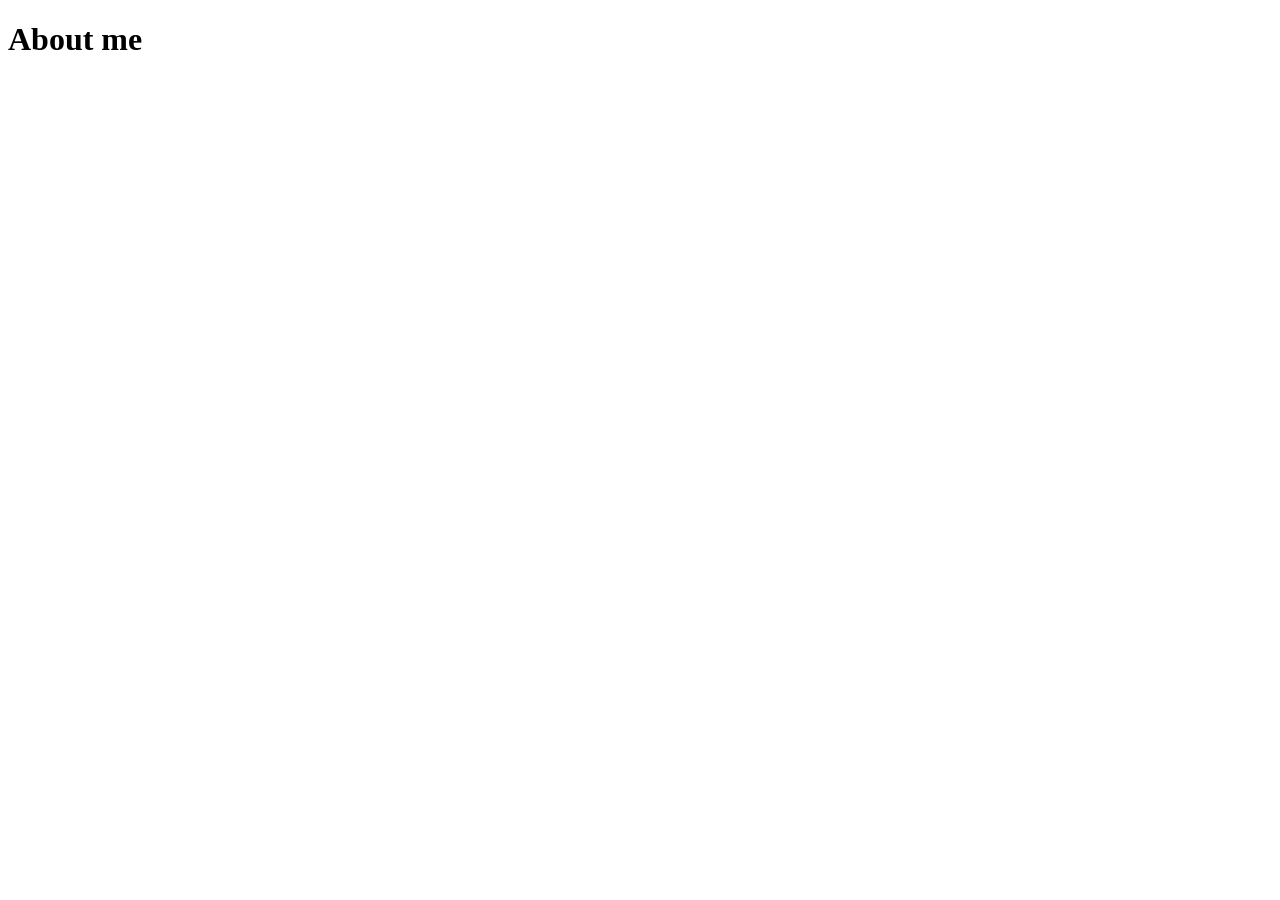
==== about.html @ 7ac3a310 "created the html pages, css and updated with bootstrap" ====
<!DOCTYPE html>
<html lang="en">
<head>
    <meta charset="UTF-8">
    <meta name="viewport" content="width=device-width, initial-scale=1.0">
    <title>About Me</title>
</head>
<body>
    <h1>About me</h1>
</body>
</html>
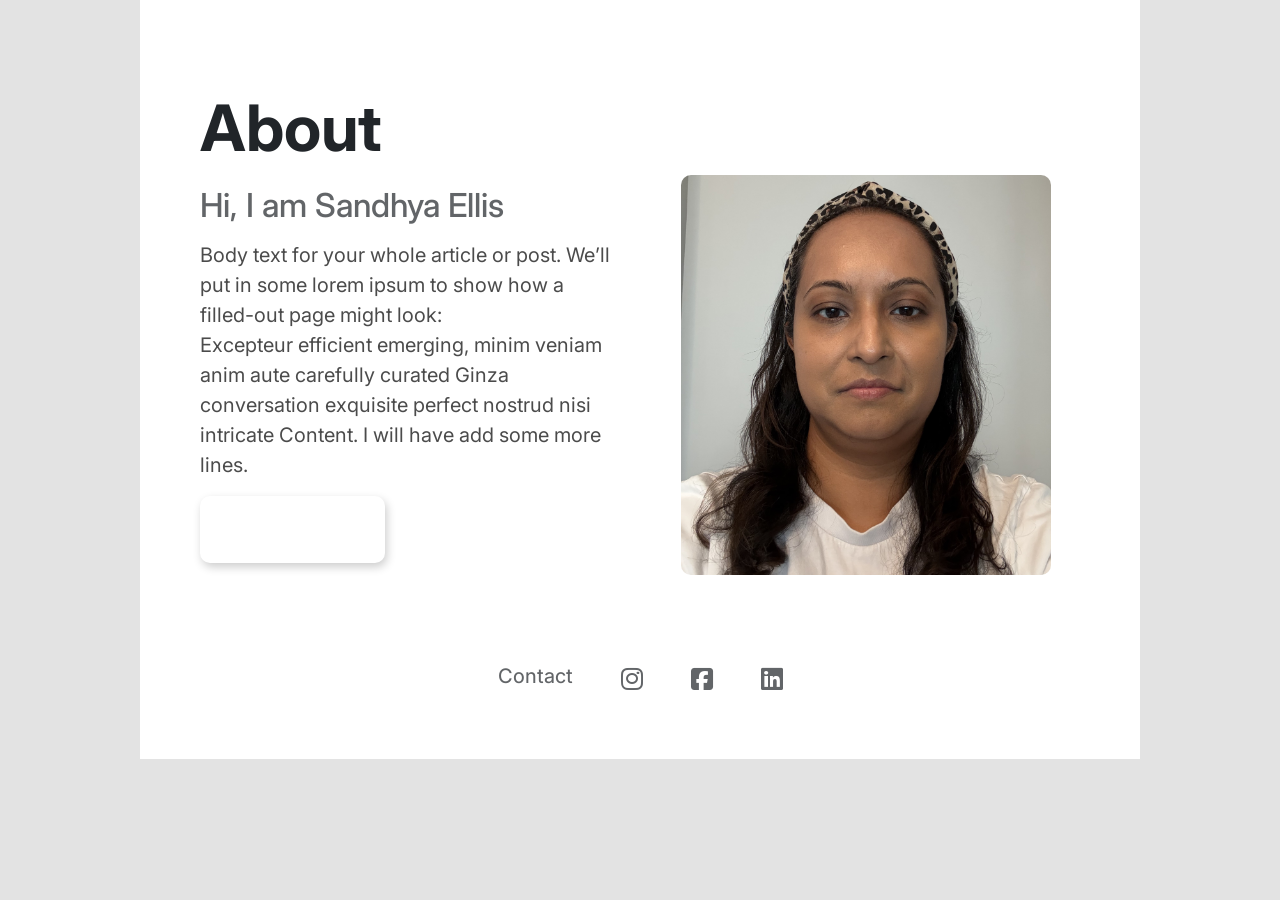
==== commit bc13a2cd: "updated the about.html page" ====
--- a/about.html
+++ b/about.html
@@ -3,9 +3,43 @@
 <head>
     <meta charset="UTF-8">
     <meta name="viewport" content="width=device-width, initial-scale=1.0">
+    <meta name="About Me Page" content="This section will tell you how I ended up on this journey!">
+    <link href="https://cdn.jsdelivr.net/npm/bootstrap@5.0.2/dist/css/bootstrap.min.css" rel="stylesheet"> 
+    <link rel="preconnect" href="https://fonts.googleapis.com">
+    <link rel="preconnect" href="https://fonts.gstatic.com" crossorigin>
+    <link href="https://fonts.googleapis.com/css2?family=Inter:ital,opsz,wght@0,14..32,100..900;1,14..32,100..900&display=swap" rel="stylesheet">
+    <link rel="stylesheet" href="https://cdnjs.cloudflare.com/ajax/libs/font-awesome/6.7.2/css/all.min.css">
+    <link rel="stylesheet" href="style.css"/>
     <title>About Me</title>
 </head>
 <body>
-    <h1>About me</h1>
+  <div class="container_one">
+    <div class="row">
+    <h1>About</h1>
+    <div class="col-sm-6 text-wrap pb-5">
+    <h3> Hi, I am Sandhya Ellis</h3>
+    <p>Body text for your whole article or post. We’ll put in some lorem ipsum to show how a filled-out page might look:<br />
+       Excepteur efficient emerging, minim veniam anim aute carefully curated Ginza conversation exquisite perfect nostrud nisi intricate Content. 
+       I will have add some more lines.</p>
+       <button type="button" class="btn aboutme"> See my projects</button>
+  </div>
+
+<div class="col-sm-6 d-flex justify-content-center">
+    <img src="images/photo-two.jpeg" class="about_my_image" alt="My photo" title="sketch of me"/>
+</div>
+</div> 
+
+ <footer>
+   <div class="little_icons d-flex justify-content-center">
+    <h4>Contact</h4>
+    <a href="https://www.instagram.com" target="_blank"><i class="fa-brands fa-instagram ps-5 pe-5"></i></a>
+    <a href="https://www.facebook.com" target="_blank"><i class="fa-brands fa-square-facebook pe-5"></i></a>
+    <a href="https://www.linkedin.com" target="_blank"><i class="fa-brands fa-linkedin"></i></a>
+  </div>
+ </footer>
+</div>
+
+<script src="https://cdn.jsdelivr.net/npm/bootstrap@5.0.2/dist/js/bootstrap.bundle.min.js"></script>
+ 
 </body>
 </html>
--- a/style.css
+++ b/style.css
@@ -0,0 +1,196 @@
+:root {
+  --box-shadow:2px 4px 10px rgba(0, 0, 0, 0.2);
+  --differentcolor:rgb(14, 13, 13)
+  --secondarycolor:#202020;
+}
+
+body {
+h1,h2,h3,h4,h5,h6,p
+ {
+  font-family: "Inter", Playfair Display, sans-serif;
+  font-optical-sizing: auto;
+  font-style: normal;
+}
+
+ h1{
+  font-size:64px;
+  font-weight:700;
+  line-height:1.2;
+ }
+
+ h2{
+  font-size:48px;
+  font-weight:600;
+  line-height:normal;
+  letter-spacing:-1%;
+ }
+
+ h3{
+  font-size:33px;
+  font-weight:500;
+  line-height:normal;
+  letter-spacing:-1.5%;
+ }
+ 
+ h4 {
+  font-size:20px;
+  font-weight:450;
+  line-height:1.5em;
+  letter-spacing:1;
+ }
+
+ p {
+  font-size:20px;
+  font-weight:400;
+  line-height:1.5em;
+  letter-spacing:1;
+  opacity:70%;
+ }
+
+ h6{
+  text-align:center;
+ }
+background-color: #e3e3e3;
+}
+
+.python {
+  padding-top:10px;
+}
+
+.synopsis{
+  margin-bottom:50px;
+}
+
+.design {
+  padding-bottom:10px;
+}
+
+.my-container {
+ max-width:1000px;
+ padding:40px;
+ background-color:#fcfcfc;
+ display:block;
+ margin:0 auto;
+}
+
+.main_image {
+ width:905px;
+ height:400px;
+ border-radius:10px;
+ border:none;
+ box-shadow:var(--box-shadow);
+}
+
+.images {
+  height:300px;
+  border: 3px solid #D8CFC4;
+  border-radius:10px;
+  object-fit:cover;
+}
+
+.aboutme {
+  background-color:var(--differentcolor);
+  color:white;
+  border:none;
+  border-radius:10px;
+  padding:20px;
+  font-size:18px;
+  box-shadow: var(--box-shadow);
+  margin-bottom:10px;
+}
+.little_icons {
+  padding-top:10px;
+  text-align:center;
+  font-size:25px;
+}
+
+.little_icons a {
+  color: var(--differentcolor);
+}
+
+.little_icons a:hover {
+ cursor:pointer;
+}
+
+.little_icons a:visited{
+  color: var(--differentcolor);
+}
+.row {
+  margin-top:30px;
+  margin-bottom:30px;
+}
+
+@media(max-width:576px) {
+  .main_image {
+    padding-bottom:0px;
+    margin-bottom:0px;
+  }
+  .section {
+    padding-top:0px;
+    margin-top: 0px;
+  }
+
+  .little_icons {
+    font-size:15px;
+  }
+  .synopsis {
+    margin-top:0px;
+    margin-bottom:10px;
+  }
+  
+  .about_my_image {
+    width:280px;
+  }
+
+  h1{
+    font-size:44px;
+  }
+  h2 {
+    font-size:36px;
+  }
+  h3{
+    font-size:30px;
+  }
+  h4{
+    font-size:24px;
+  }
+  p {
+    font-size:18px;
+  }
+
+}
+
+.container_one {
+  padding:60px;
+  background-color:white;
+  max-width:1000px;
+  display:block;
+  margin:0px auto;
+}
+
+.container_one h3{
+  margin-top: 10px;
+  margin-bottom:15px;
+  font-size:33px;
+  font-weight:500;
+  line-height:normal;
+  letter-spacing: 1;
+  opacity:70%;
+}
+
+.container_one p {
+  color:black;
+  padding-right:10px;
+}
+
+.container_one footer{
+  opacity:70%;
+  font-size: 15px;
+}
+
+.about_my_image {
+  max-width:400px;
+  max-height:400px;
+  border-radius:10px;
+  border:none;
+}
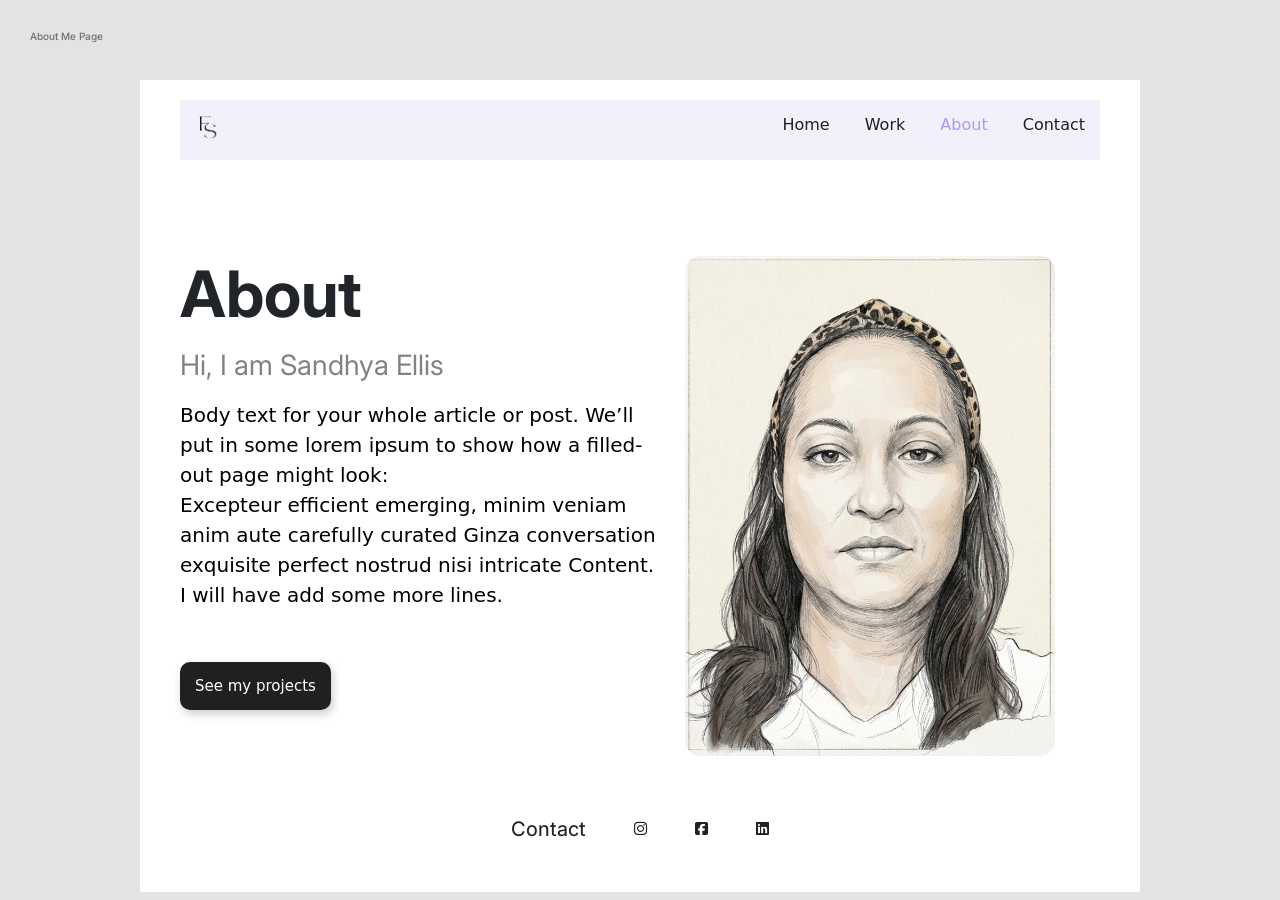
==== commit bb3eed47: "Tried to complete index and about page. started contact page." ====
--- a/about.html
+++ b/about.html
@@ -13,24 +13,48 @@
     <title>About Me</title>
 </head>
 <body>
-  <div class="container_one">
-    <div class="row">
-    <h1>About</h1>
-    <div class="col-sm-6 text-wrap pb-5">
-    <h3> Hi, I am Sandhya Ellis</h3>
-    <p>Body text for your whole article or post. We’ll put in some lorem ipsum to show how a filled-out page might look:<br />
+  <h6>About Me Page</h6>
+  <div class="container">
+    
+    <div class="nav_container">
+       <nav class="d-flex justify-content-between">
+        <img src="images/logo.png" class="logo d-none d-md-block" alt="My own logo"/>
+        <img src="images/logo-small.png" class="logo d-block d-md-none" alt="Smaller logo"/>
+      <ul>
+        <li>
+          <a href="/index.html">Home</a>
+        </li>
+       <li>
+        <a href="/work.html">Work</a>
+      </li>
+      <li class="active">
+        <a href="/">About</a>
+      </li>
+      <li>
+        <a href="/contact.html">Contact</a>
+      </li>
+    </ul>
+    </nav>
+  </div>  
+
+    <div class="row mt-5 pt-5"> 
+     <div class="col-7 text-wrap pb-5">
+      <h1>About</h1>
+       <h3> Hi, I am Sandhya Ellis</h3>
+       <div class="silly_text mb-3 pb-5 me-5">Body text for your whole article or post. We’ll put in some lorem ipsum to show how a filled-out page might look:
+       <br />
        Excepteur efficient emerging, minim veniam anim aute carefully curated Ginza conversation exquisite perfect nostrud nisi intricate Content. 
-       I will have add some more lines.</p>
-       <button type="button" class="btn aboutme"> See my projects</button>
-  </div>
+       I will have add some more lines.</div>
+       <a href="/work.html" class="aboutme-button text-decoration-none" title="View my projects on work page"> See my projects</a>
+     </div>
 
-<div class="col-sm-6 d-flex justify-content-center">
-    <img src="images/photo-two.jpeg" class="about_my_image" alt="My photo" title="sketch of me"/>
+  <div class="col-4 d-flex justify-content-center ps-0">
+    <img src="images/photo-one.png" class="about_my_image" alt="A sketch of me"/>
 </div>
 </div> 
 
  <footer>
-   <div class="little_icons d-flex justify-content-center">
+   <div class="footer d-flex justify-content-center mt-5">
     <h4>Contact</h4>
     <a href="https://www.instagram.com" target="_blank"><i class="fa-brands fa-instagram ps-5 pe-5"></i></a>
     <a href="https://www.facebook.com" target="_blank"><i class="fa-brands fa-square-facebook pe-5"></i></a>
--- a/style.css
+++ b/style.css
@@ -1,7 +1,8 @@
 :root {
   --box-shadow:2px 4px 10px rgba(0, 0, 0, 0.2);
-  --differentcolor:rgb(14, 13, 13)
-  --secondarycolor:#202020;
+  --differentcolor:#202020;
+  --primarycolor:#A99AFC;
+  --navcontainercolor:#f1f1fc;
 }
 
 body {
@@ -48,13 +49,13 @@
  }
 
  h6{
-  text-align:center;
- }
+  text-align:left;
+  font-size:10px;
+  opacity:60%;
+  padding:30px;
+ }
+
 background-color: #e3e3e3;
-}
-
-.python {
-  padding-top:10px;
 }
 
 .synopsis{
@@ -65,20 +66,59 @@
   padding-bottom:10px;
 }
 
-.my-container {
+.container {
  max-width:1000px;
  padding:40px;
- background-color:#fcfcfc;
+ padding-top:20px;
+ background-color:rgb(255, 255, 255);
  display:block;
  margin:0 auto;
 }
 
 .main_image {
- width:905px;
+ width:920px;
  height:400px;
  border-radius:10px;
  border:none;
  box-shadow:var(--box-shadow);
+}
+
+.nav_container {
+  background-color:var(--navcontainercolor);
+}
+
+.logo {
+  max-height:60px;
+  font-weight:bolder;
+}
+
+nav li{
+  display:inline;
+  list-style:none;
+  line-height:50px;
+  margin-left:15px;
+  padding-right:15px;
+}
+
+nav ul {
+  margin:0px;
+  padding:0px;
+}
+
+nav {
+  padding:0;
+  font-size:16px;
+  font-weight:500;
+}
+
+nav a {
+  text-decoration:none;
+  color:var(--differentcolor);
+  transition:all 100ms ease-in-out;
+}
+
+nav li.active a, nav a:hover{
+  color:var(--primarycolor);
 }
 
 .images {
@@ -88,40 +128,44 @@
   object-fit:cover;
 }
 
-.aboutme {
+.aboutme-button {
   background-color:var(--differentcolor);
   color:white;
   border:none;
   border-radius:10px;
-  padding:20px;
-  font-size:18px;
+  padding:15px;
+  font-size:15px;
   box-shadow: var(--box-shadow);
   margin-bottom:10px;
 }
-.little_icons {
+
+.aboutme-button a:hover{
+  color:var(--primarycolor);
+}
+
+.footer {
   padding-top:10px;
   text-align:center;
-  font-size:25px;
-}
-
-.little_icons a {
+  font-size:15px;
+  line-height:30px;
+}
+
+.footer a {
   color: var(--differentcolor);
 }
 
-.little_icons a:hover {
+.footer a:hover {
  cursor:pointer;
-}
-
-.little_icons a:visited{
-  color: var(--differentcolor);
-}
+ color: var(--primarycolor);
+}
+
 .row {
   margin-top:30px;
   margin-bottom:30px;
 }
 
 @media(max-width:576px) {
-  .main_image {
+  .main_image, .about_my_image {
     padding-bottom:0px;
     margin-bottom:0px;
   }
@@ -130,7 +174,7 @@
     margin-top: 0px;
   }
 
-  .little_icons {
+  .footer {
     font-size:15px;
   }
   .synopsis {
@@ -139,58 +183,58 @@
   }
   
   .about_my_image {
-    width:280px;
+    display:none;
+    text-align:center;
+  }
+
+  .container p{
+    margin-bottom:0;
+    text-wrap:balance;
+  }
+
+  .nav_container{
+   max-width:300px;
+   max-height:50px;
+   padding:0;
+   margin:0;
+   font-size:10px; 
   }
 
   h1{
-    font-size:44px;
+    font-size:40px;
   }
   h2 {
-    font-size:36px;
+    font-size:32px;
   }
   h3{
-    font-size:30px;
+    font-size:28px;
   }
   h4{
-    font-size:24px;
+    font-size:20px;
   }
   p {
-    font-size:18px;
-  }
-
-}
-
-.container_one {
-  padding:60px;
-  background-color:white;
-  max-width:1000px;
-  display:block;
-  margin:0px auto;
-}
-
-.container_one h3{
-  margin-top: 10px;
-  margin-bottom:15px;
-  font-size:33px;
-  font-weight:500;
-  line-height:normal;
+    font-size:15px;
+  }
+}
+
+.container h3{
+  margin-top: 15px;
+  margin-bottom:18px;
   letter-spacing: 1;
-  opacity:70%;
-}
-
-.container_one p {
+  font-size:28px;
+  font-weight:400;
+  color:#828282;
+}
+
+.silly_text{
   color:black;
-  padding-right:10px;
-}
-
-.container_one footer{
-  opacity:70%;
-  font-size: 15px;
+  font-size:20px;
+  font-weight:400;
 }
 
 .about_my_image {
   max-width:400px;
-  max-height:400px;
-  border-radius:10px;
+  max-height:500px;
+  border-radius:15px;
   border:none;
 }
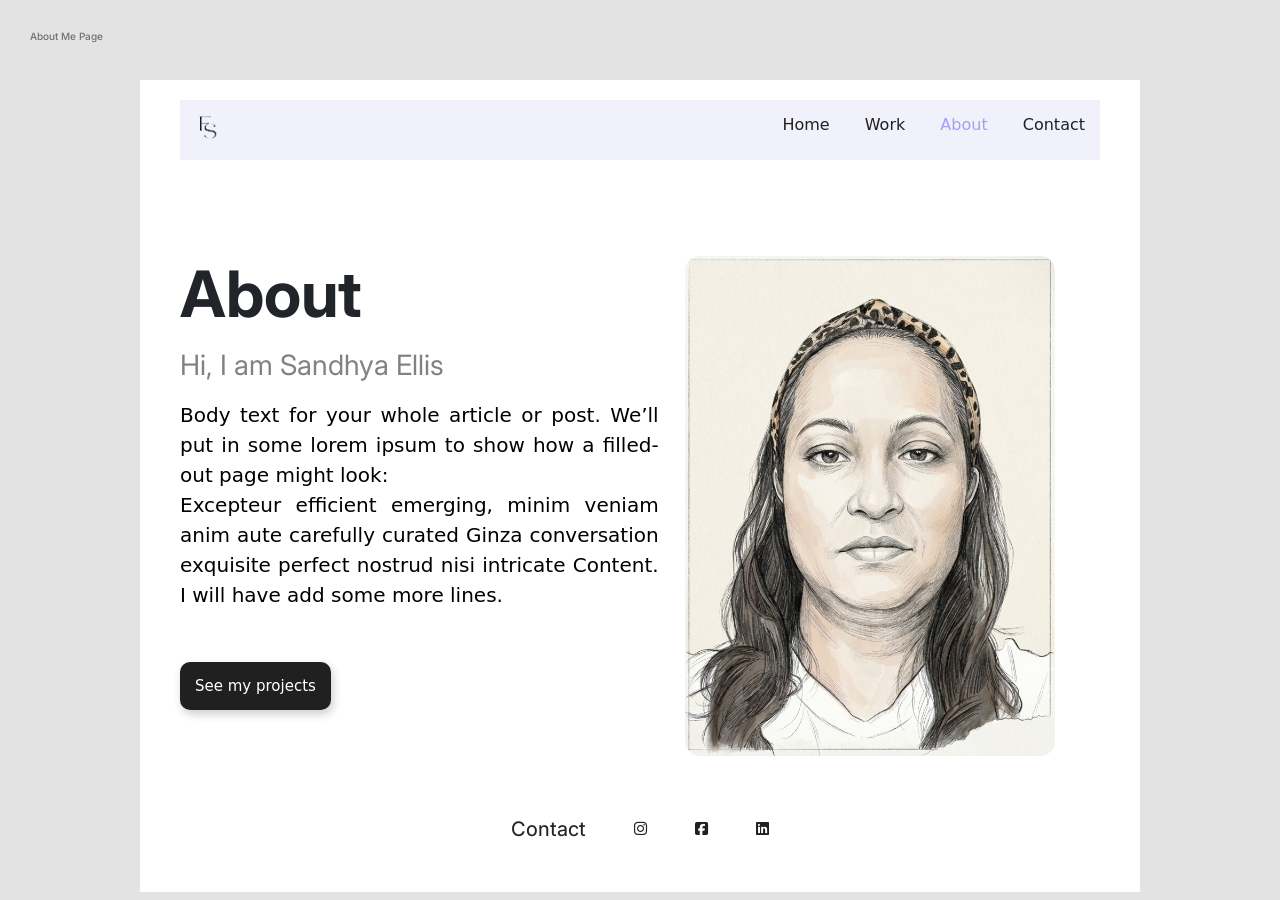
==== commit ec4257d0: "Made some changes to about.html page to both css and html." ====
--- a/about.html
+++ b/about.html
@@ -36,12 +36,13 @@
     </ul>
     </nav>
   </div>  
-
+   
+  <div class="container-content">
     <div class="row mt-5 pt-5"> 
-     <div class="col-7 text-wrap pb-5">
+     <div class="col-7 pb-5">
       <h1>About</h1>
        <h3> Hi, I am Sandhya Ellis</h3>
-       <div class="silly_text mb-3 pb-5 me-5">Body text for your whole article or post. We’ll put in some lorem ipsum to show how a filled-out page might look:
+       <div class="silly_text mb-3 pb-5 me-5 text-wrap">Body text for your whole article or post. We’ll put in some lorem ipsum to show how a filled-out page might look:
        <br />
        Excepteur efficient emerging, minim veniam anim aute carefully curated Ginza conversation exquisite perfect nostrud nisi intricate Content. 
        I will have add some more lines.</div>
@@ -52,6 +53,7 @@
     <img src="images/photo-one.png" class="about_my_image" alt="A sketch of me"/>
 </div>
 </div> 
+</div>
 
  <footer>
    <div class="footer d-flex justify-content-center mt-5">
--- a/style.css
+++ b/style.css
@@ -165,7 +165,7 @@
 }
 
 @media(max-width:576px) {
-  .main_image, .about_my_image {
+  .main_image {
     padding-bottom:0px;
     margin-bottom:0px;
   }
@@ -176,6 +176,7 @@
 
   .footer {
     font-size:15px;
+    padding:0 !important;
   }
   .synopsis {
     margin-top:0px;
@@ -184,22 +185,28 @@
   
   .about_my_image {
     display:none;
-    text-align:center;
-  }
-
-  .container p{
-    margin-bottom:0;
-    text-wrap:balance;
-  }
-
-  .nav_container{
-   max-width:300px;
-   max-height:50px;
-   padding:0;
-   margin:0;
-   font-size:10px; 
-  }
-
+  }
+
+  .container-content h1{
+    margin-top:0px !important;
+    padding-top:0px !important;
+  }
+  .container-content{
+    width:500px;
+    aspect-ratio:1/1;
+    display:flex;
+    align-items:center !important;
+    overflow-wrap:break-word;
+    text-align:justify;
+  }
+
+  nav li{
+   padding-right:1px !important;
+   margin-left:0 !important;
+   justify-content: center;
+   font-size:15px;
+  }
+  
   h1{
     font-size:40px;
   }
@@ -215,9 +222,13 @@
   p {
     font-size:15px;
   }
-}
-
-.container h3{
+
+  h6 {
+    display:none;
+  }
+}
+
+.container-content h3{
   margin-top: 15px;
   margin-bottom:18px;
   letter-spacing: 1;
@@ -230,6 +241,7 @@
   color:black;
   font-size:20px;
   font-weight:400;
+  text-align:justify;
 }
 
 .about_my_image {
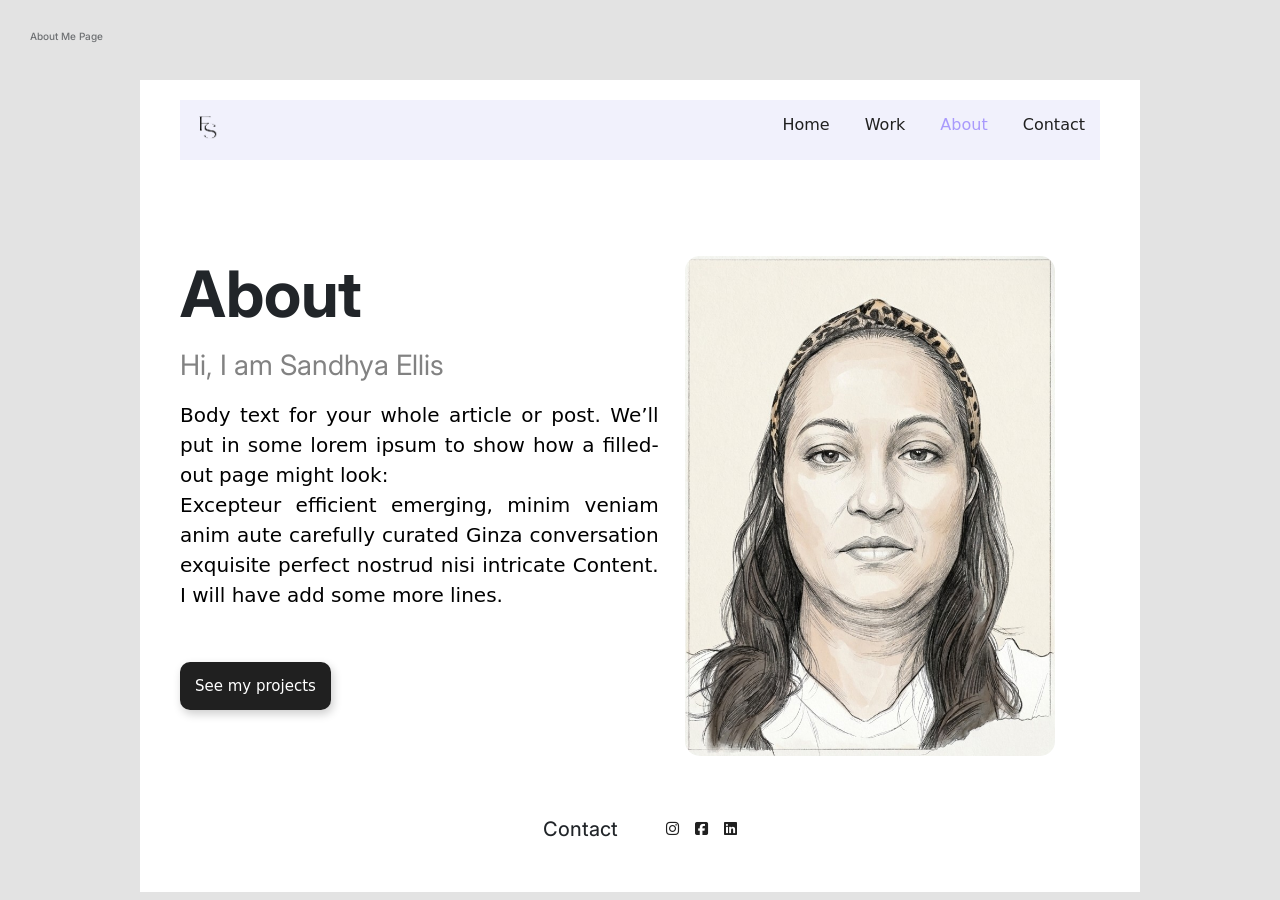
==== commit 15544fd3: "Updated the contact page" ====
--- a/about.html
+++ b/about.html
@@ -58,8 +58,8 @@
  <footer>
    <div class="footer d-flex justify-content-center mt-5">
     <h4>Contact</h4>
-    <a href="https://www.instagram.com" target="_blank"><i class="fa-brands fa-instagram ps-5 pe-5"></i></a>
-    <a href="https://www.facebook.com" target="_blank"><i class="fa-brands fa-square-facebook pe-5"></i></a>
+    <a href="https://www.instagram.com" target="_blank"><i class="fa-brands fa-instagram ps-5 pe-3"></i></a>
+    <a href="https://www.facebook.com" target="_blank"><i class="fa-brands fa-square-facebook pe-3"></i></a>
     <a href="https://www.linkedin.com" target="_blank"><i class="fa-brands fa-linkedin"></i></a>
   </div>
  </footer>
--- a/style.css
+++ b/style.css
@@ -83,6 +83,20 @@
  box-shadow:var(--box-shadow);
 }
 
+.images {
+  height:300px;
+  border: 3px solid #D8CFC4;
+  border-radius:10px;
+  object-fit:cover;
+}
+
+.about_my_image {
+  max-width:400px;
+  max-height:500px;
+  border-radius:15px;
+  border:none;
+}
+
 .nav_container {
   background-color:var(--navcontainercolor);
 }
@@ -119,13 +133,6 @@
 
 nav li.active a, nav a:hover{
   color:var(--primarycolor);
-}
-
-.images {
-  height:300px;
-  border: 3px solid #D8CFC4;
-  border-radius:10px;
-  object-fit:cover;
 }
 
 .aboutme-button {
@@ -142,92 +149,6 @@
 .aboutme-button a:hover{
   color:var(--primarycolor);
 }
-
-.footer {
-  padding-top:10px;
-  text-align:center;
-  font-size:15px;
-  line-height:30px;
-}
-
-.footer a {
-  color: var(--differentcolor);
-}
-
-.footer a:hover {
- cursor:pointer;
- color: var(--primarycolor);
-}
-
-.row {
-  margin-top:30px;
-  margin-bottom:30px;
-}
-
-@media(max-width:576px) {
-  .main_image {
-    padding-bottom:0px;
-    margin-bottom:0px;
-  }
-  .section {
-    padding-top:0px;
-    margin-top: 0px;
-  }
-
-  .footer {
-    font-size:15px;
-    padding:0 !important;
-  }
-  .synopsis {
-    margin-top:0px;
-    margin-bottom:10px;
-  }
-  
-  .about_my_image {
-    display:none;
-  }
-
-  .container-content h1{
-    margin-top:0px !important;
-    padding-top:0px !important;
-  }
-  .container-content{
-    width:500px;
-    aspect-ratio:1/1;
-    display:flex;
-    align-items:center !important;
-    overflow-wrap:break-word;
-    text-align:justify;
-  }
-
-  nav li{
-   padding-right:1px !important;
-   margin-left:0 !important;
-   justify-content: center;
-   font-size:15px;
-  }
-  
-  h1{
-    font-size:40px;
-  }
-  h2 {
-    font-size:32px;
-  }
-  h3{
-    font-size:28px;
-  }
-  h4{
-    font-size:20px;
-  }
-  p {
-    font-size:15px;
-  }
-
-  h6 {
-    display:none;
-  }
-}
-
 .container-content h3{
   margin-top: 15px;
   margin-bottom:18px;
@@ -244,9 +165,103 @@
   text-align:justify;
 }
 
-.about_my_image {
-  max-width:400px;
-  max-height:500px;
-  border-radius:15px;
-  border:none;
-}
+.content-styling h3 {
+  font-size:20px !important;
+  font-weight:600 !important; 
+  color:black !important; 
+  }
+
+.content-styling p{
+  font-size:18px;
+}
+
+.footer {
+  padding-top:10px;
+  text-align:center;
+  font-size:15px;
+  line-height:30px;
+}
+
+.footer a {
+  color: var(--differentcolor);
+}
+
+.footer a:hover {
+ cursor:pointer;
+ color: var(--primarycolor);
+}
+
+.row {
+  margin-top:30px;
+  margin-bottom:30px;
+}
+
+
+
+
+@media(max-width:576px) {
+  .main_image {
+    padding-bottom:0px;
+    margin-bottom:0px;
+  }
+  .section {
+    padding-top:0px;
+    margin-top: 0px;
+  }
+
+  .footer {
+    font-size:15px;
+    padding:0 !important;
+   
+  }
+  .synopsis {
+    margin-top:0px;
+    margin-bottom:10px;
+  }
+  
+  .about_my_image {
+    display:none;
+  }
+
+  .container-content h1{
+  margin-top:0px !important;
+  padding-top:0px !important;
+  }
+  .container-content{
+    width:450px;
+    aspect-ratio:1/1;
+    display:flex;
+    align-items:center !important;
+    overflow-wrap:break-word;
+    text-align:justify;
+  }
+
+  nav li{
+   padding-right:1px !important;
+   margin-left:0 !important;
+   justify-content: center;
+   font-size:15px;
+  }
+  
+  h1{
+    font-size:28px;
+  }
+  h2 {
+    font-size:32px;
+  }
+  h3{
+    font-size:28px;
+  }
+  h4{
+    font-size:20px;
+  }
+  p {
+    font-size:15px;
+  }
+
+  h6 {
+    display:none;
+  }
+}
+
+
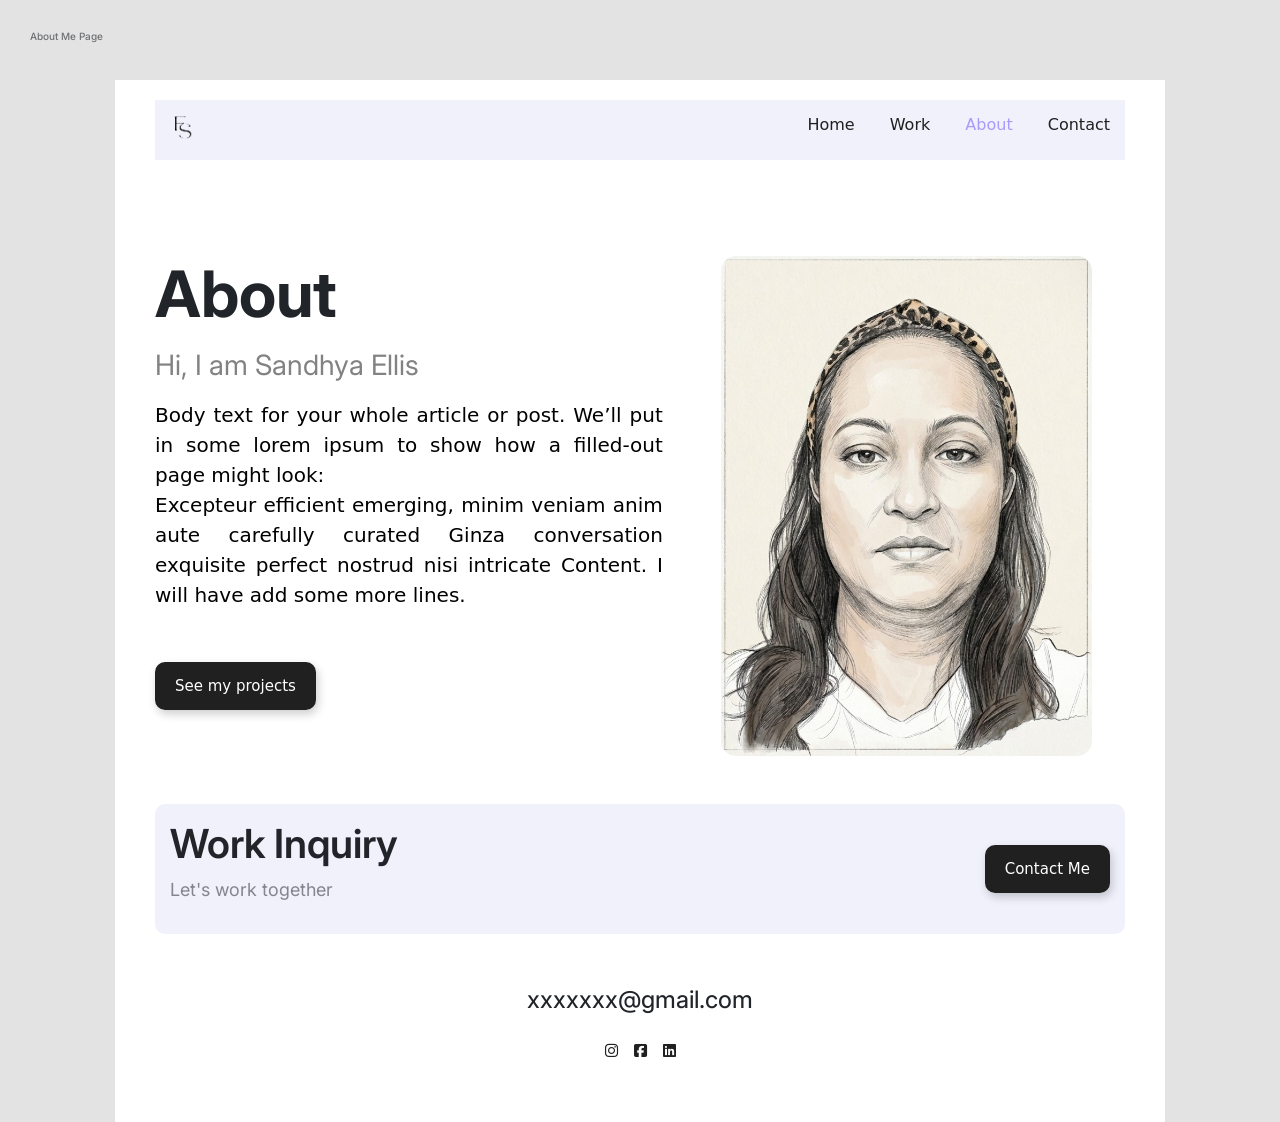
==== commit 288442b5: "Updated seo for all the pages" ====
--- a/about.html
+++ b/about.html
@@ -46,22 +46,31 @@
        <br />
        Excepteur efficient emerging, minim veniam anim aute carefully curated Ginza conversation exquisite perfect nostrud nisi intricate Content. 
        I will have add some more lines.</div>
-       <a href="/work.html" class="aboutme-button text-decoration-none" title="View my projects on work page"> See my projects</a>
+       <a href="https://www.github.com/sandye604x" class="aboutme-button text-decoration-none" title="View my projects hosted on GitHub"> See my projects</a>
      </div>
 
-  <div class="col-4 d-flex justify-content-center ps-0">
+  <div class="col-4 d-flex justify-content-center ps-5">
     <img src="images/photo-one.png" class="about_my_image" alt="A sketch of me"/>
 </div>
 </div> 
 </div>
 
- <footer>
-   <div class="footer d-flex justify-content-center mt-5">
-    <h4>Contact</h4>
-    <a href="https://www.instagram.com" target="_blank"><i class="fa-brands fa-instagram ps-5 pe-3"></i></a>
-    <a href="https://www.facebook.com" target="_blank"><i class="fa-brands fa-square-facebook pe-3"></i></a>
-    <a href="https://www.linkedin.com" target="_blank"><i class="fa-brands fa-linkedin"></i></a>
+ <footer class="mt-5 mb-3">
+  <div class="contact-box d-flex justify-content-between align-items-center d-sm-flex">
+    <div>
+    <h2>Work Inquiry</h2>
+    <p class="text-muted">Let's work together</p></div>
+    <div>
+    <a href="/contact.html" class="aboutme-button text-decoration-none">Contact Me</a>
+    </div>
   </div>
+  <div> 
+  <h4 class="text-center mt-5">xxxxxxx@gmail.com</h4>
+   <div class="footer d-flex justify-content-center mt-1">
+    <a href="https://www.instagram.com" target="_blank" title="My Instagram profile"><i class="fa-brands fa-instagram ps-0 pe-3"></i></a>
+    <a href="https://www.facebook.com" target="_blank" title="My facebook profile"><i class="fa-brands fa-square-facebook pe-3"></i></a>
+    <a href="https://www.linkedin.com" target="_blank" title="My Linkedin work profile"><i class="fa-brands fa-linkedin"></i></a>
+  </div></div> 
  </footer>
 </div>
 
--- a/style.css
+++ b/style.css
@@ -23,28 +23,24 @@
   font-size:48px;
   font-weight:600;
   line-height:normal;
-  letter-spacing:-1%;
  }
 
  h3{
   font-size:33px;
   font-weight:500;
   line-height:normal;
-  letter-spacing:-1.5%;
  }
  
  h4 {
-  font-size:20px;
+  font-size:24px;
   font-weight:450;
   line-height:1.5em;
-  letter-spacing:1;
  }
 
  p {
-  font-size:20px;
+  font-size:18px;
   font-weight:400;
   line-height:1.5em;
-  letter-spacing:1;
   opacity:70%;
  }
 
@@ -67,7 +63,7 @@
 }
 
 .container {
- max-width:1000px;
+ max-width:1050px;
  padding:40px;
  padding-top:20px;
  background-color:rgb(255, 255, 255);
@@ -140,22 +136,22 @@
   color:white;
   border:none;
   border-radius:10px;
-  padding:15px;
+  padding:15px 20px;
   font-size:15px;
   box-shadow: var(--box-shadow);
   margin-bottom:10px;
 }
 
-.aboutme-button a:hover{
-  color:var(--primarycolor);
-}
 .container-content h3{
   margin-top: 15px;
   margin-bottom:18px;
-  letter-spacing: 1;
   font-size:28px;
   font-weight:400;
   color:#828282;
+}
+.color_text {
+  color:black !important;
+  font-weight:450;
 }
 
 .silly_text{
@@ -172,7 +168,39 @@
   }
 
 .content-styling p{
-  font-size:18px;
+  font-size:16px !important;
+}
+
+.container-grid {
+background-color: var(--navcontainercolor);
+object-fit:contain;
+border-radius:10px;
+}
+
+.image-gallery{
+  display:grid;
+  grid-template-columns:300px 300px 300px;
+  grid-template-rows: 280px;
+  grid-column-gap:15px;
+  grid-row-gap: 20px;
+  padding:15px;
+}
+
+.image-gallery img{
+  width:300px; 
+  height:280px;
+  border-radius:10px;
+  
+}
+
+footer .contact-box{
+  background-color:var(--navcontainercolor);
+  padding:15px;
+  border-radius:10px; 
+}
+
+footer .contact-box h2{
+  font-size: 40px;
 }
 
 .footer {
@@ -200,6 +228,26 @@
 
 
 @media(max-width:576px) {
+  h1{
+    font-size:32px;
+  }
+  h2 {
+    font-size:28px;
+  }
+  h3{
+    font-size:24px;
+  }
+  h4{
+    font-size:20px;
+  }
+  p {
+    font-size:16px;
+  }
+
+  h6 {
+    display:none;
+  }
+
   .main_image {
     padding-bottom:0px;
     margin-bottom:0px;
@@ -236,32 +284,22 @@
     text-align:justify;
   }
 
+  .image-gallery {
+    display:flex;
+    flex-direction:column;
+    justify-content:center;
+    padding-left:0px;
+  }
+  .container-grid {
+    background-color:white;
+  }
+
   nav li{
    padding-right:1px !important;
    margin-left:0 !important;
    justify-content: center;
    font-size:15px;
-  }
-  
-  h1{
-    font-size:28px;
-  }
-  h2 {
-    font-size:32px;
-  }
-  h3{
-    font-size:28px;
-  }
-  h4{
-    font-size:20px;
-  }
-  p {
-    font-size:15px;
-  }
-
-  h6 {
-    display:none;
-  }
-}
-
-
+  }  
+}
+
+
